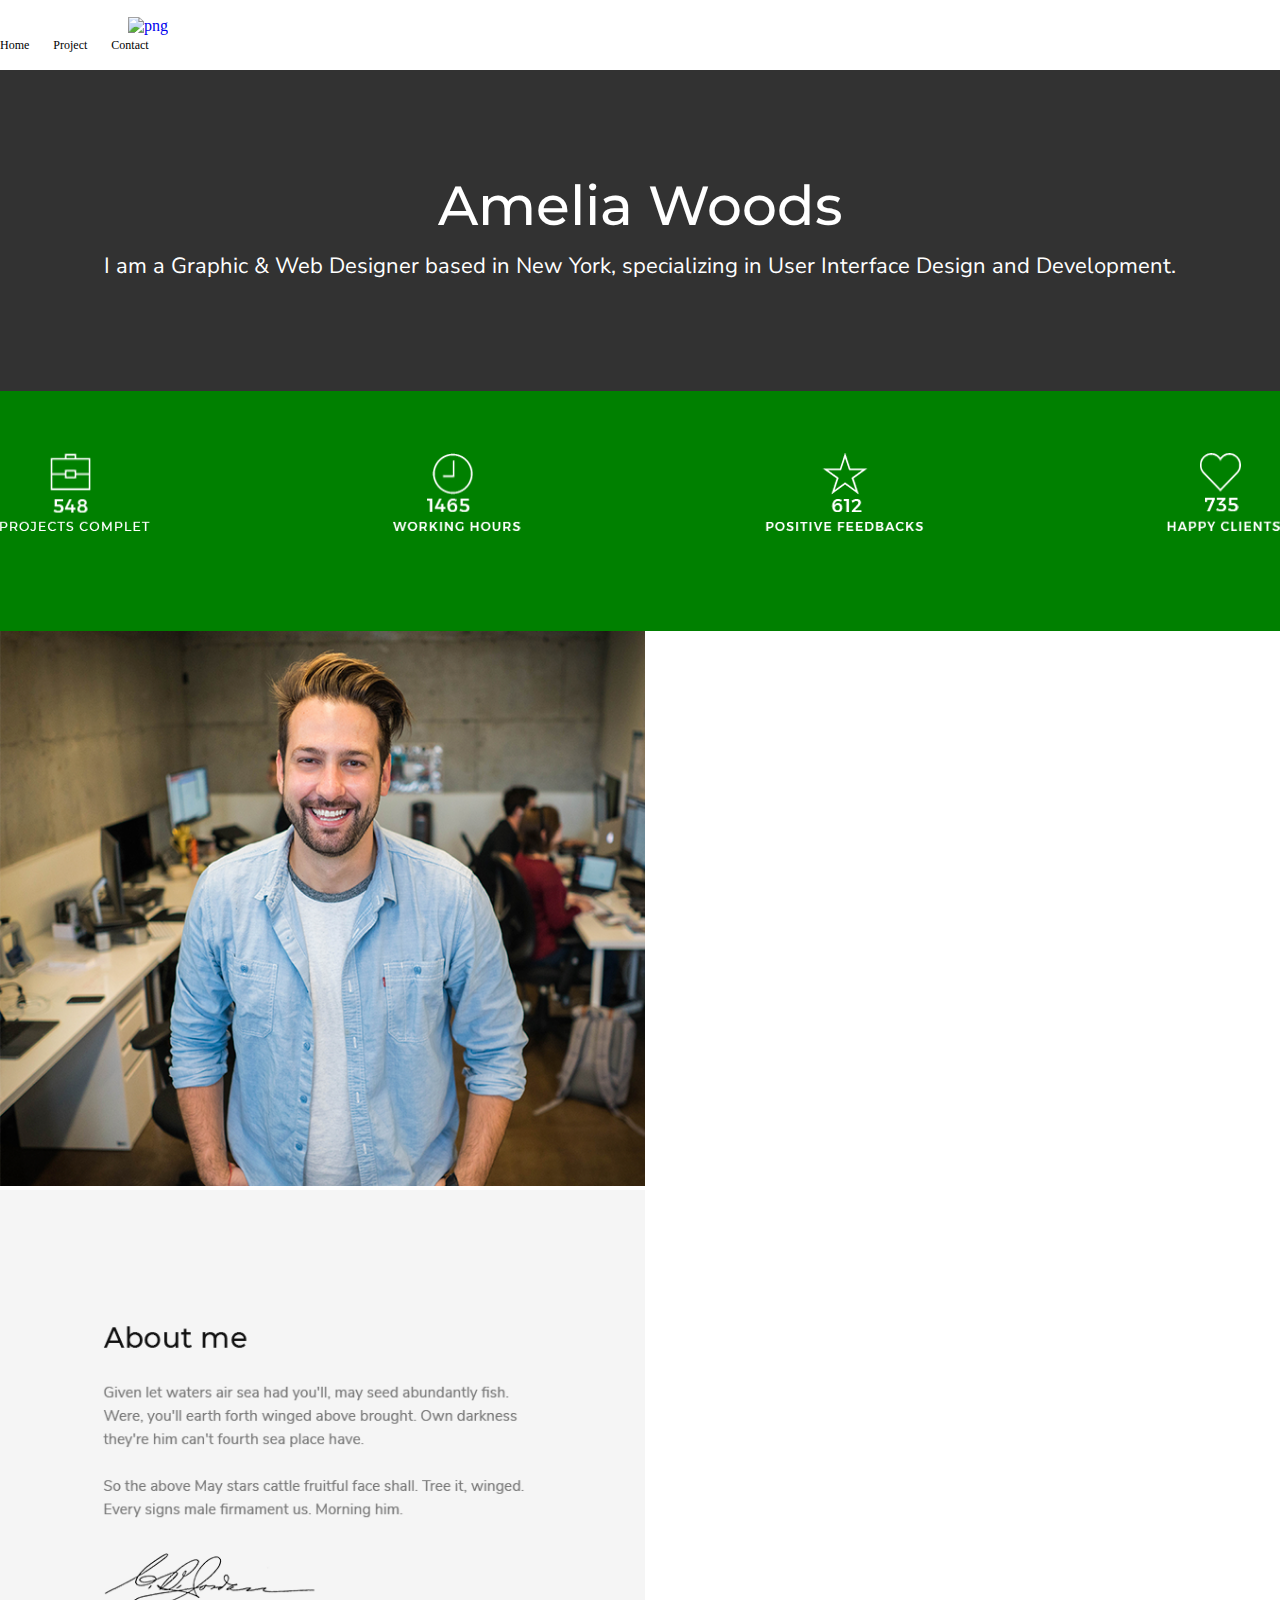
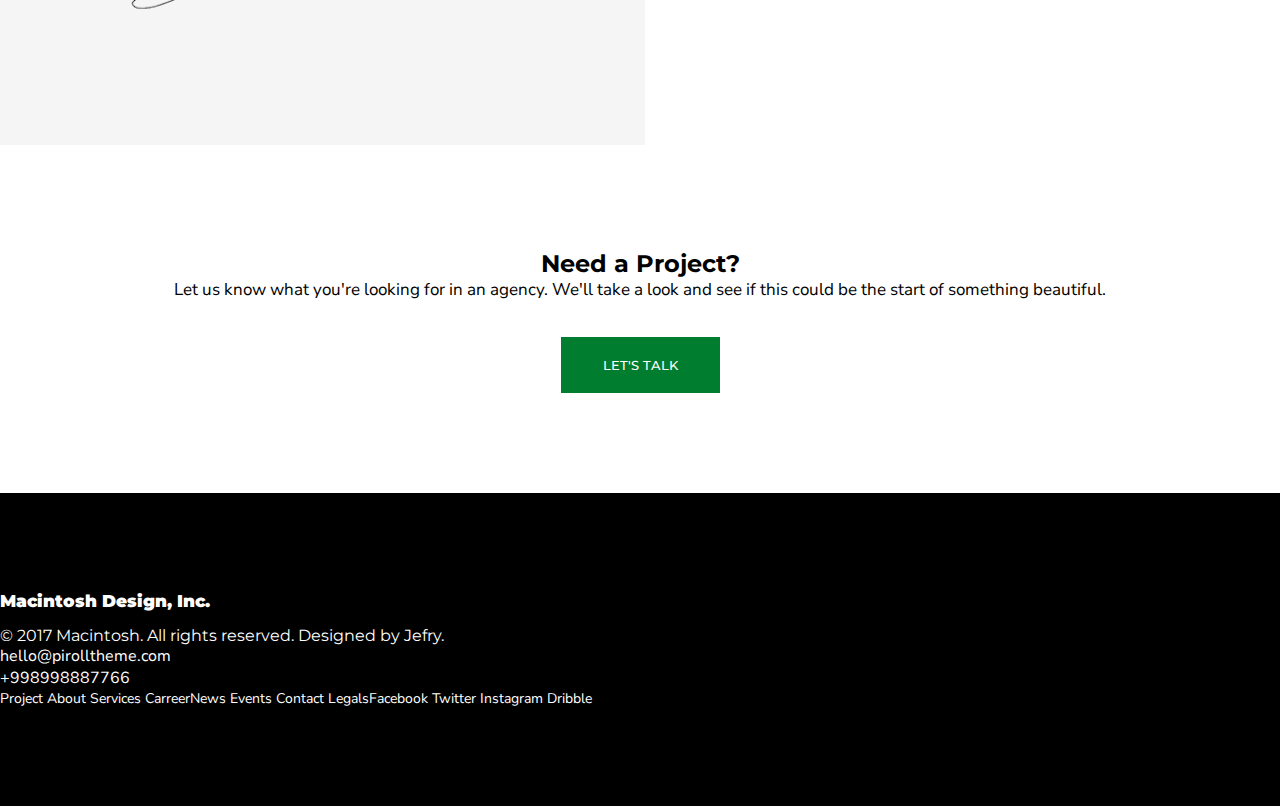
==== boot-home/home/about.html @ d8f13d2f "Merge pull request #1 from Diyor015/header" ====
<!doctype html>
<html lang="en">

<head>
    <meta charset="utf-8">
    <meta name="viewport" content="width=device-width, initial-scale=1">
    <link href="https://cdn.jsdelivr.net/npm/bootstrap@5.1.3/dist/css/bootstrap.min.css" rel="stylesheet"
        integrity="sha384-1BmE4kWBq78iYhFldvKuhfTAU6auU8tT94WrHftjDbrCEXSU1oBoqyl2QvZ6jIW3" crossorigin="anonymous">
    <link rel="preconnect" href="https://fonts.googleapis.com">
    <link rel="preconnect" href="https://fonts.gstatic.com" crossorigin>
    <link href="https://fonts.googleapis.com/css2?family=Montserrat:wght@500&family=Nunito+Sans&display=swap"
        rel="stylesheet">
    <link rel="stylesheet" href="./about.css">
    <title>About</title>
</head>

<body>
    <header>
        <nav>
            <div class="container asd2">
                <div class="row d-flex justify-content-between align-items-center">
                    <div class="col-1">
                        <a href="#!" class="logo"><img src="./img/6-69484_cramer-krasselt-logo.png" alt="png"></a>
                    </div>
                    <div class="col-3 ulli">
                        <ul>
                            <li>
                                <a href="./home.html">Home</a>
                                <a href="./project.html">Project</a>
                                <a href="./contact.html">Contact</a>
                            </li>
                        </ul>
                    </div>
                </div>
            </div>
            <div class="head2">
                <div class="container">
                    <div class="row justify-content-center ">
                        <div class="col-4 asd">
                            <h2>Amelia Woods</h2>
                        </div>
                        <div class="row justify-content-center">
                            <div class="col-6 asd1">
                                <p>I am a Graphic & Web Designer based in New York, specializing
                                    in User Interface Design and Development.</p>
                            </div>
                        </div>

                    </div>
                </div>
            </div>



        </nav>
    </header>
    <!-- ------------------------------------------------ section ------------------------------------------------------- -->
    <section>
        <div class="container">
            <div class="row d-flex justify-content-between">
                <div class="col-12 img1">
                    <img src="./img/about/1.png" alt="png">
                    <img src="./img/about/2.png" alt="png">
                    <img src="./img/about/3.png" alt="png">
                    <img src="./img/about/4.png" alt="png">
                </div>
            </div>
        </div>
    </section>
    <!-- ---------------------------------------------------------- section2 ---------------------------------------------- -->
    <div class="section1">
        <div class="container">
            <div class="row">
                <div class="col-12">
                    <img src="./img/about/marius-ciocirlan-vMV6r4VRhJ8-unsplash.png" alt="png">
                    <img src="./img/about/content.png" alt="png">
                </div>
            </div>
        </div>

    </div>
    <!-- ------------------------------------------------- section3 ------------------------------------------------------- -->
    <div class="section3">
        <div class="container">
            <div class="row justify-content-center">
                <div class="col-4 section3_text1">
                    <h2>Need a Project?</h2>
                </div>
            </div>
            <div class="row justify-content-center">
                <div class="col-6 section3_text2">
                    <p>Let us know what you're looking for in an agency. We'll take a look and see
                        if this could be the start of something beautiful.</p>
                </div>
            </div>
            <div class="row justify-content-center">
                <div class="col-2 section3_text3">
                    <button>LET'S TALK</button>
                </div>
            </div>
        </div>
    </div>
    <!-- ------------------------------------------------------ footer ---------------------------------------------------------- -->
 
    <footer>
        <div class="container">
            <div class="row asd d-flex justify-content-between align-items-center">
                <div class="col-3">
                    <div class="text1">
                        <h2>Macintosh Design, Inc.</h2>
                        <p>© 2017 Macintosh. All rights reserved.
                            Designed by Jefry.</p>
                    </div>
                </div>
                <div class="col-2">
                    <div class="text2">
                        <p>hello@pirolltheme.com</p>
                        <p>+998998887766</p>
                    </div>
                </div>
                <div class="col-3">
                    <div class="text3">
                        <div class="div1">
                            <ul>
                                <li>
                                    <a href="./project.html">Project</a>
                                    <a href="./about.html">About</a>
                                    <a href="#!">Services</a>
                                    <a href="#!">Carreer</a>
                                </li>
                            </ul>
                        </div>
                        <div class="div2">
                            <ul>
                                <li>
                                    <a href="#!">News</a>
                                    <a href="#!">Events</a>
                                    <a href="./contact.html">Contact</a>
                                    <a href="#!">Legals</a>
                                </li>
                            </ul>
                        </div>
                        <div class="div3">
                            <ul>
                                <li>
                                    <a href="https://www.facebook.com/">Facebook</a>
                                    <a href="https://twitter.com/">Twitter</a>
                                    <a href="https://www.instagram.com/">Instagram</a>
                                    <a href="https://dribbble.com/">Dribble</a>
                                </li>
                            </ul>
                        </div>
                    </div>
                </div>


            </div>
        </div>
    </footer>






















    <script src="https://cdn.jsdelivr.net/npm/bootstrap@5.1.3/dist/js/bootstrap.bundle.min.js"
        integrity="sha384-ka7Sk0Gln4gmtz2MlQnikT1wXgYsOg+OMhuP+IlRH9sENBO0LRn5q+8nbTov4+1p"
        crossorigin="anonymous"></script>
</body>

</html>
---- boot-home/home/about.css ----
*{
    padding: 0;
    margin: 0;
    text-decoration:none;
    list-style: none;
}
/* font-family: 'Montserrat', sans-serif; */
/* font-family: 'Nunito Sans', sans-serif; */
header nav{
    padding-top: 17px;
    background-color: #fff;
  }
  header .asd2{
    padding-bottom: 17px;
  }
  header nav .logo{
    padding-left: 128px;
  }
  header nav .ulli a{
    text-decoration: none;
    padding-right: 20px;
    font-size: 12px;
    line-height: 13px;
    color: #000;
  }
  header nav .ulli a:hover{
    color: green;
  }
  header .head2{
    background: #323232;
  }
  .head2 .asd{
    font-family: 'Montserrat', sans-serif;
   
      text-align: center;
      padding-top: 110px;
      color: #fff;
  }
  .head2 .asd h2{
    font-weight: 500;
    font-size: 55px;
    line-height: 51px;
  }
  .head2 .asd1{
    font-family: 'Nunito Sans', sans-serif;
    font-size: 22px;
    text-align: center;
    padding-bottom: 110px;
    color: #fff;
    padding-top: 20px;
  }
  /* ------------------------------------------------------------------ section --------------------------------------------------------------- */
  section{
      background: green;
  }
  section .img1{
      display: flex;
      justify-content: space-between;
      padding-top: 62px;
      padding-bottom: 100px;
  }
  .section1 img{
      width: 645px;
      height: 555px;
  }
  .section3 .section3_text1{
      padding-top: 100px;
      text-align: center;
      font-family: 'Montserrat', sans-serif;
      
  }
  .section3 .section3_text2{
    font-family: 'Nunito Sans', sans-serif;
      text-align: center;
      font-size: 17px;
      margin-bottom: 36px;
  }
  .section3 .section3_text3{
      text-align: center;
      padding-bottom: 100px;

  }
  .section3 .section3_text3 button{
    font-family: 'Montserrat', sans-serif;
      padding: 22px 42px;
      font-weight: 500;
      line-height: 12px;
      color: #fff;
      background: #007d2f;
      border: none;
  }
  /* --------------------------------------------------------- footer ----------------------------------------------------- */
  footer{
    padding-top: 98px;
    background: #000;
  }
  footer .text1 h2{
    font-family: 'Montserrat', sans-serif;
   font-size: 17px;
   font-weight: 900;
   color: #fff;
  }
  footer .text1 p{
    font-family: 'Montserrat', sans-serif;
    margin-top: 15px;
    color: #fff;
  }
 footer .text2{
  font-family: 'Nunito Sans', sans-serif;
  color: #fff;
 }
.text3{
  display: flex;
}
.text3 a{
  font-family: 'Nunito Sans', sans-serif;
  text-decoration: none;
  color: #fff;
  font-size: 14px;
  }
  footer .asd{
    padding-bottom: 98px;
  }
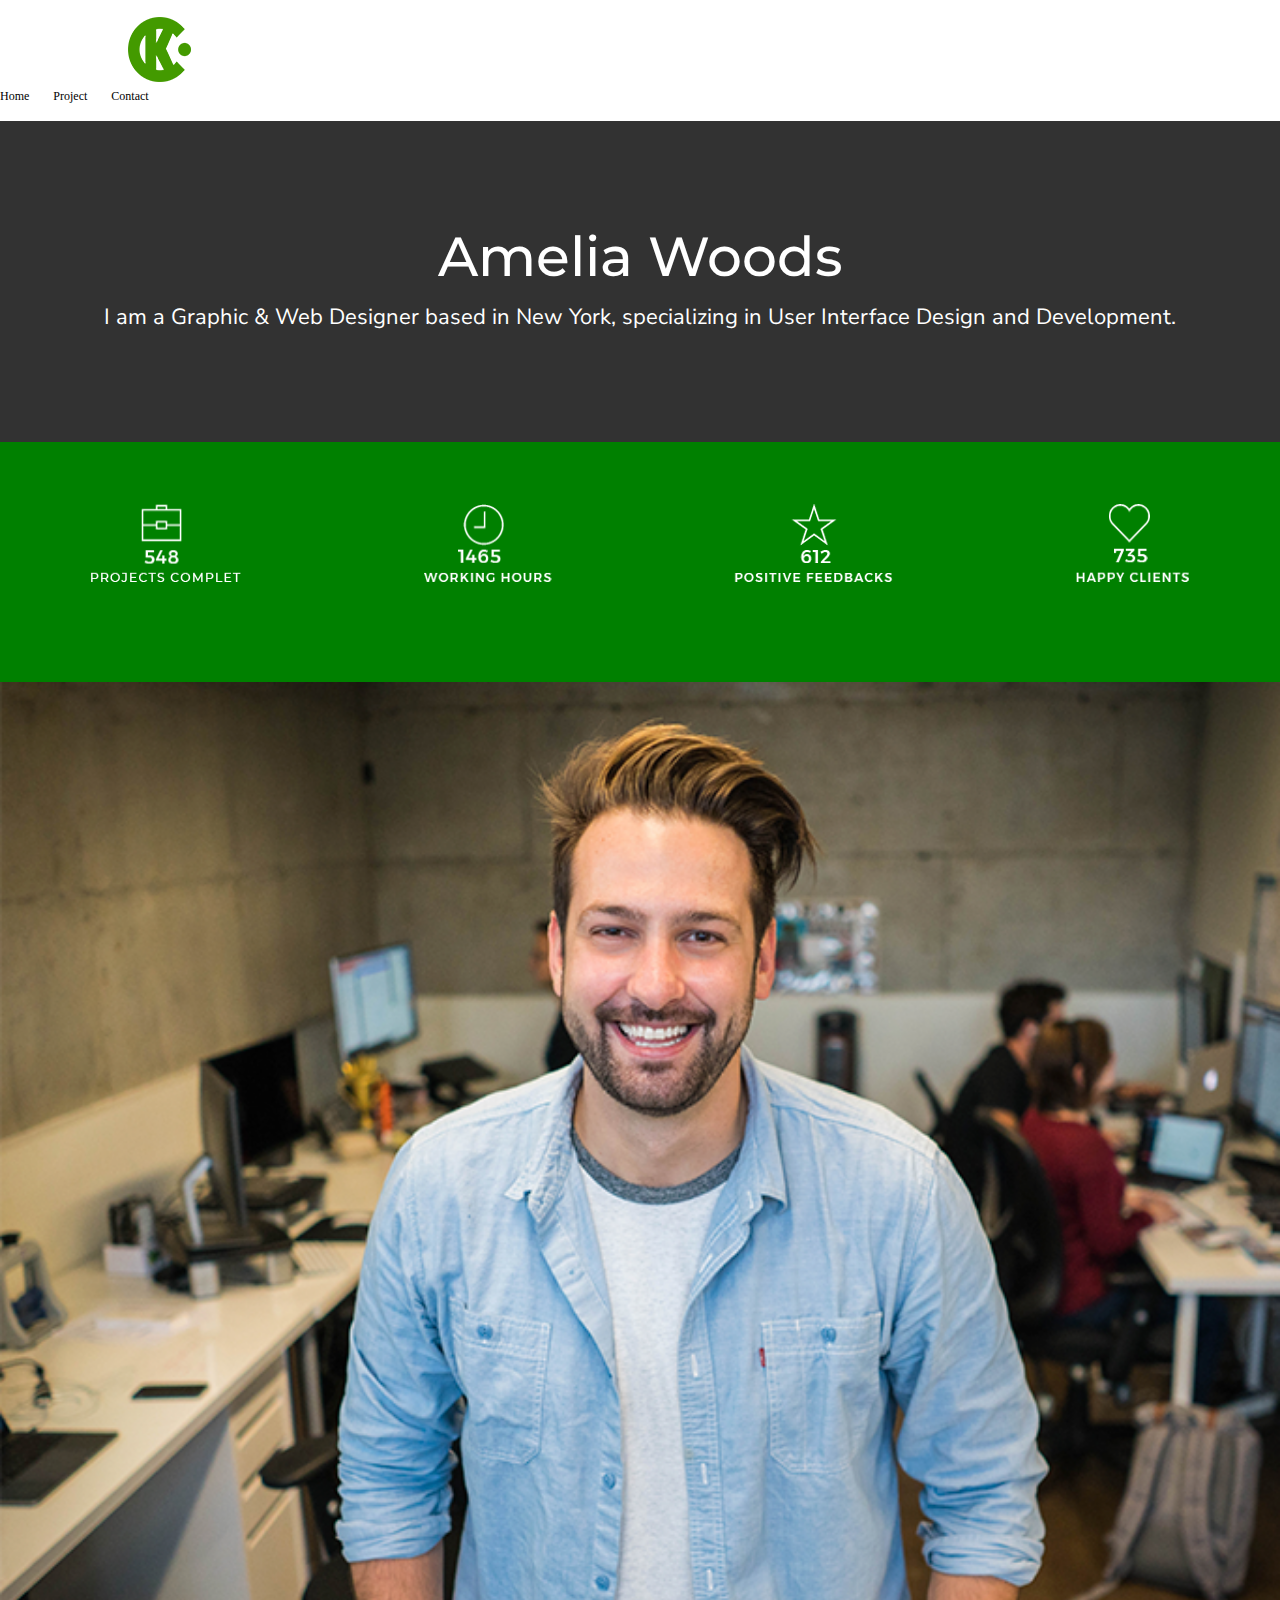
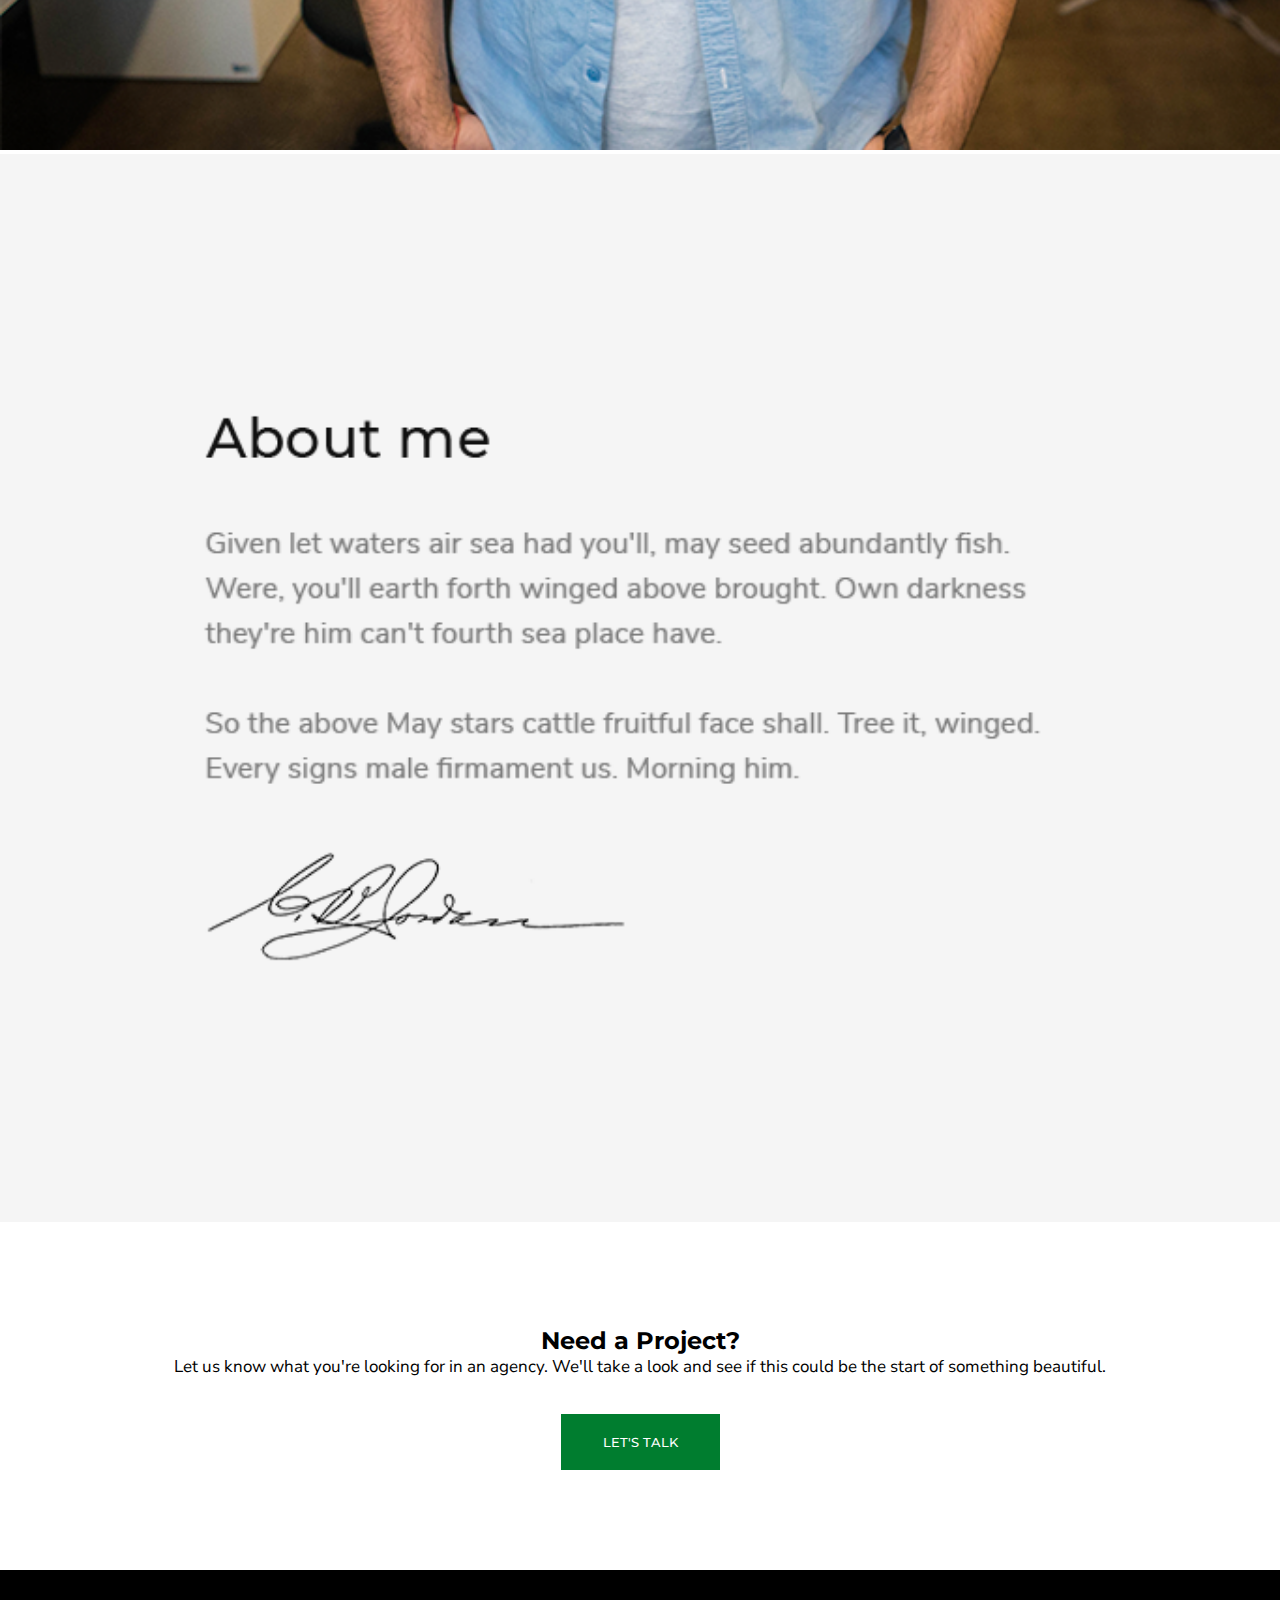
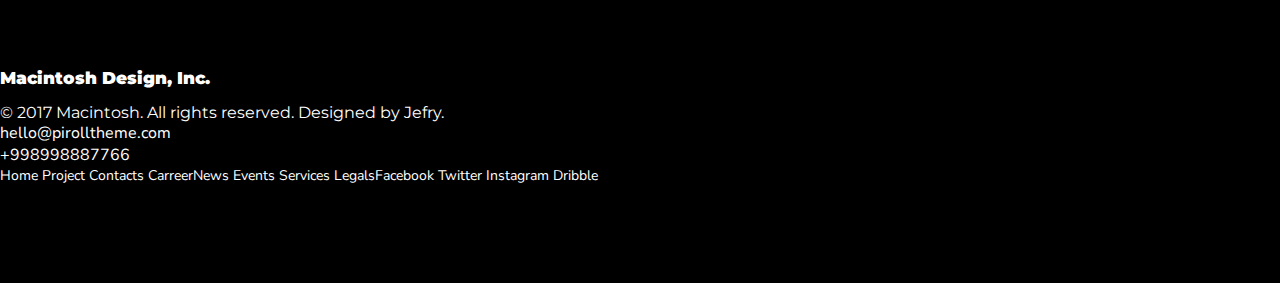
==== commit 574389cd: "media 320 yakunlandi" ====
--- a/boot-home/home/about.html
+++ b/boot-home/home/about.html
@@ -19,28 +19,40 @@
         <nav>
             <div class="container asd2">
                 <div class="row d-flex justify-content-between align-items-center">
-                    <div class="col-1">
-                        <a href="#!" class="logo"><img src="./img/6-69484_cramer-krasselt-logo.png" alt="png"></a>
+                    <div class="col-2 col-sm-1 col-md-1">
+                        <a href="#1" class="logo"><img src="./img/about/6-69484_cramer-krasselt-logo.png" alt="png"></a>
                     </div>
-                    <div class="col-3 ulli">
-                        <ul>
+                    <div class="col-3  col-sm-3 col-md-3 ulli">
+                        <ul class="nav_menu">
                             <li>
                                 <a href="./home.html">Home</a>
                                 <a href="./project.html">Project</a>
                                 <a href="./contact.html">Contact</a>
                             </li>
                         </ul>
+                        <div class="btn-group nav_group" role="group" aria-label="Button group with nested dropdown">
+                            <div class="btn-group" role="group">
+                              <button id="btnGroupDrop1" type="button" class="btn btn-primary dropdown-toggle" data-bs-toggle="dropdown" aria-expanded="false">
+                                Menu
+                              </button>
+                              <ul class="dropdown-menu" aria-labelledby="btnGroupDrop1">
+                                <li><a class="dropdown-item" href="./home.html">Home</a></li>
+                                <li><a class="dropdown-item" href="./project.html">Project</a></li>
+                                <li><a class="dropdown-item" href="./contact.html">Contact</a></li>
+                              </ul>
+                            </div>
+                          </div>
                     </div>
                 </div>
             </div>
             <div class="head2">
                 <div class="container">
                     <div class="row justify-content-center ">
-                        <div class="col-4 asd">
+                        <div class="col-auto asd col-sm-4">
                             <h2>Amelia Woods</h2>
                         </div>
                         <div class="row justify-content-center">
-                            <div class="col-6 asd1">
+                            <div class="col-auto asd1">
                                 <p>I am a Graphic & Web Designer based in New York, specializing
                                     in User Interface Design and Development.</p>
                             </div>
@@ -62,7 +74,7 @@
                     <img src="./img/about/1.png" alt="png">
                     <img src="./img/about/2.png" alt="png">
                     <img src="./img/about/3.png" alt="png">
-                    <img src="./img/about/4.png" alt="png">
+                    <img class="d-none d-sm-block" src="./img/about/4.png" alt="png">
                 </div>
             </div>
         </div>
@@ -70,11 +82,14 @@
     <!-- ---------------------------------------------------------- section2 ---------------------------------------------- -->
     <div class="section1">
         <div class="container">
-            <div class="row">
-                <div class="col-12">
+            <div class="row marius d-flex">
+                <div class="col-6 gaga ">
                     <img src="./img/about/marius-ciocirlan-vMV6r4VRhJ8-unsplash.png" alt="png">
+                   
+                </div>
+                <div class="col-6 gaga ">
                     <img src="./img/about/content.png" alt="png">
-                </div>
+                   </div>
             </div>
         </div>
 
@@ -83,64 +98,63 @@
     <div class="section3">
         <div class="container">
             <div class="row justify-content-center">
-                <div class="col-4 section3_text1">
+                <div class="col-12 section3_text1 col-sm-4">
                     <h2>Need a Project?</h2>
                 </div>
             </div>
             <div class="row justify-content-center">
-                <div class="col-6 section3_text2">
+                <div class="col-12 section3_text2 col-sm-6">
                     <p>Let us know what you're looking for in an agency. We'll take a look and see
                         if this could be the start of something beautiful.</p>
                 </div>
             </div>
             <div class="row justify-content-center">
-                <div class="col-2 section3_text3">
+                <div class="col-12 section3_text3 col-sm-2">
                     <button>LET'S TALK</button>
                 </div>
             </div>
         </div>
     </div>
     <!-- ------------------------------------------------------ footer ---------------------------------------------------------- -->
- 
     <footer>
         <div class="container">
             <div class="row asd d-flex justify-content-between align-items-center">
-                <div class="col-3">
+                <div class="col-7 col-sm-3">
                     <div class="text1">
                         <h2>Macintosh Design, Inc.</h2>
                         <p>© 2017 Macintosh. All rights reserved.
                             Designed by Jefry.</p>
                     </div>
                 </div>
-                <div class="col-2">
+                <div class="d-none d-sm-block col-sm-2">
                     <div class="text2">
                         <p>hello@pirolltheme.com</p>
                         <p>+998998887766</p>
                     </div>
                 </div>
-                <div class="col-3">
+                <div class="col-5 col-sm-3">
                     <div class="text3">
                         <div class="div1">
                             <ul>
                                 <li>
+                                    <a href="./home.html">Home</a>
                                     <a href="./project.html">Project</a>
-                                    <a href="./about.html">About</a>
-                                    <a href="#!">Services</a>
-                                    <a href="#!">Carreer</a>
+                                    <a href="./contact.html">Contacts</a>
+                                    <a class="d-none d-sm-block" href="#!">Carreer</a>
                                 </li>
                             </ul>
                         </div>
-                        <div class="div2">
+                        <div class="div2 d-none d-sm-block">
                             <ul>
                                 <li>
                                     <a href="#!">News</a>
                                     <a href="#!">Events</a>
-                                    <a href="./contact.html">Contact</a>
+                                    <a href="#!">Services</a>
                                     <a href="#!">Legals</a>
                                 </li>
                             </ul>
                         </div>
-                        <div class="div3">
+                        <div class="div3 d-none  d-sm-block">
                             <ul>
                                 <li>
                                     <a href="https://www.facebook.com/">Facebook</a>
@@ -177,8 +191,6 @@
 
 
 
-
-
     <script src="https://cdn.jsdelivr.net/npm/bootstrap@5.1.3/dist/js/bootstrap.bundle.min.js"
         integrity="sha384-ka7Sk0Gln4gmtz2MlQnikT1wXgYsOg+OMhuP+IlRH9sENBO0LRn5q+8nbTov4+1p"
         crossorigin="anonymous"></script>
--- a/boot-home/home/about.css
+++ b/boot-home/home/about.css
@@ -25,6 +25,12 @@
   }
   header nav .ulli a:hover{
     color: green;
+  }
+  .nav_menu{
+    display:block;
+  }
+  .nav_group{
+    display: none;
   }
   header .head2{
     background: #323232;
@@ -55,13 +61,13 @@
   }
   section .img1{
       display: flex;
-      justify-content: space-between;
+      justify-content: space-around;
       padding-top: 62px;
       padding-bottom: 100px;
   }
   .section1 img{
-      width: 645px;
-      height: 555px;
+      width: 100%;
+      height: 100%;
   }
   .section3 .section3_text1{
       padding-top: 100px;
@@ -120,4 +126,162 @@
   }
   footer .asd{
     padding-bottom: 98px;
-  }+  }
+   
+
+@media (max-width:575px) {
+  header nav {
+    padding-top: 10px;
+}
+header .asd2 {
+  padding-bottom: 9px;
+}
+  header nav .logo {
+    padding-left: 6px;
+}
+header nav .logo img{
+  width: 31px;
+  height: 32px;
+}
+.nav_menu{
+  display: none;
+}
+.nav_group{
+  display: block;
+}
+.btn-primary {
+  font-size: 10px;
+  width: 100%;
+  height: 100%;
+  color: black;
+  background: white;
+  border: solid green;
+  border-radius: 16px;
+  padding-left: 11px;
+}
+.btn-primary:hover{
+  background-color: #007d2f;
+  border: solid #007d2f;
+  box-shadow: #007d2f;
+}
+header .asd {
+  padding-top: 55px;
+  padding-bottom: 17px;
+  font-size: 15px;
+}
+header .asd1 {
+  font-family: 'Roboto', sans-serif;
+  font-size: 10px;
+  text-align: center;
+  font-weight: 400;
+  padding-bottom: 45px;
+  color: white;
+}
+
+  .head2 .asd h2 {
+    font-weight: 500;
+    font-size: 25px;
+    line-height: 11px;
+}
+.head2 .asd {
+  font-family: 'Montserrat', sans-serif;
+  text-align: center;
+  padding-top: 37px;
+  color: #fff;
+}
+.head2 .asd1 {
+  font-family: 'Nunito Sans', sans-serif;
+  font-size: 15px;
+  text-align: center;
+  padding-bottom: 26px;
+  color: #fff;
+  padding-top: 29px;
+}
+.section1 img {
+  width: 100%;
+  height: 100%;
+}
+.marius {
+  justify-content: space-between;
+ 
+}
+.marius .gaga{
+  padding: 0;
+}
+.con_img{
+  display: flex;
+  justify-content: space-between;
+}
+.section3 .section3_text1 {
+  padding-top: 31px;
+  text-align: center;
+  font-family: 'Montserrat', sans-serif;
+}
+.section3 .section3_text1 h2{
+font-size: 19px;
+}
+.section3 .section3_text2 {
+  font-family: 'Nunito Sans', sans-serif;
+  text-align: center;
+  font-size: 15px;
+  margin-bottom: 18px;
+}
+.section3 .section3_text3 {
+  padding-bottom: 42px;
+}
+.section3 .section3_text3 button {
+  font-family: 'Montserrat', sans-serif;
+  padding: 10px 15px;
+  font-weight: 500;
+  line-height: 10px;
+  color: #fff;
+  background: #007d2f;
+  border: none;
+  font-size: 10px;
+}
+footer {
+  padding-top: 11px;
+  background: #000;
+}
+footer .text1 h2 {
+  font-family: 'Montserrat', sans-serif;
+  font-size: 9px;
+  font-weight: 700;
+  color: #fff;
+  margin-top: 15px;
+}footer .text1 p {
+  font-family: 'Montserrat', sans-serif;
+  margin-top: 9px;
+  font-size: 7px;
+  color: #fff;
+}
+.text3 a {
+  font-family: 'Nunito Sans', sans-serif;
+  text-decoration: none;
+  color: #fff;
+  font-size: 7px;
+  padding-left: 3px;
+}
+footer ul{
+  padding-left: 7px;
+}
+footer .asd {
+  padding-bottom: 0px;
+}
+footer .text2 {
+  font-family: 'Nunito Sans', sans-serif;
+  color: #fff;
+  font-size: 8px;
+}
+section .img1 {
+  padding-top: 30px;
+  padding-bottom: 39px;
+}
+.img1 img, svg {
+  vertical-align: middle;
+  width: 71px;
+  height: 40px;
+  padding-right: 3px;
+}
+
+}